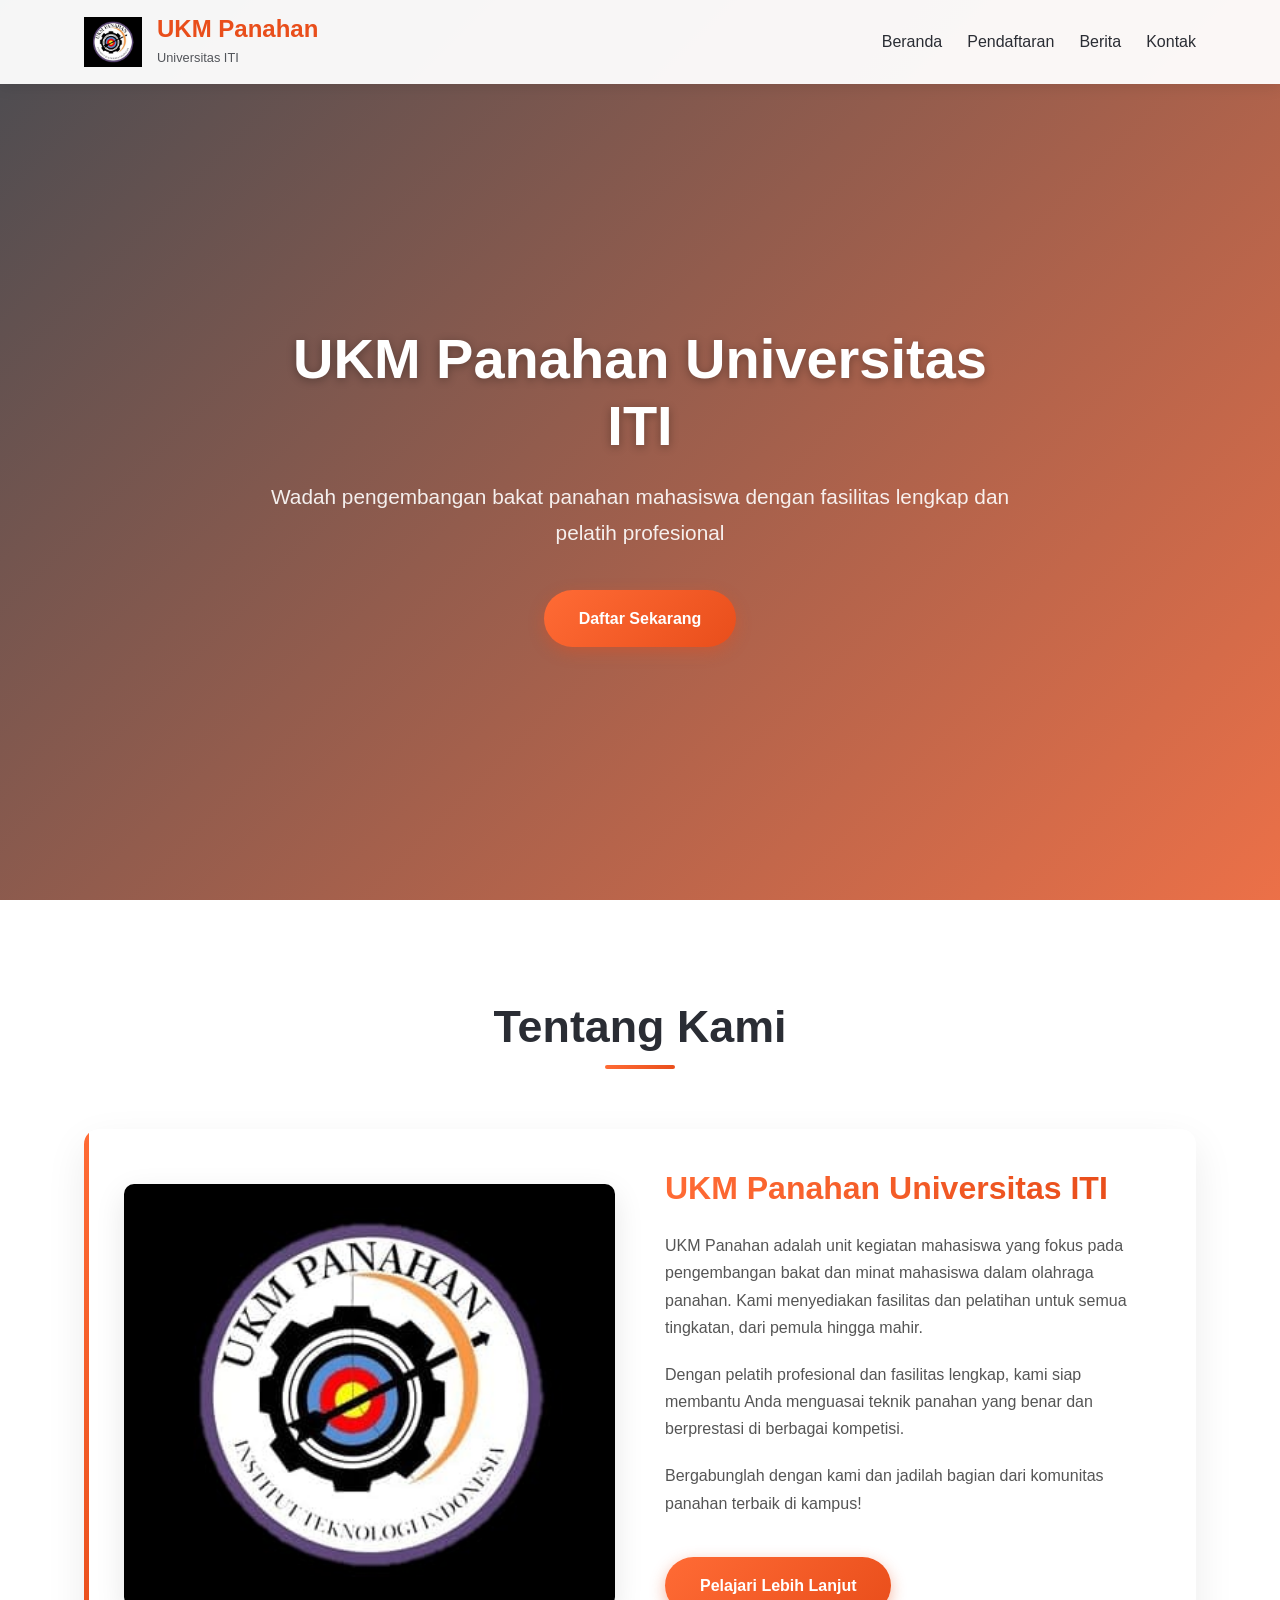
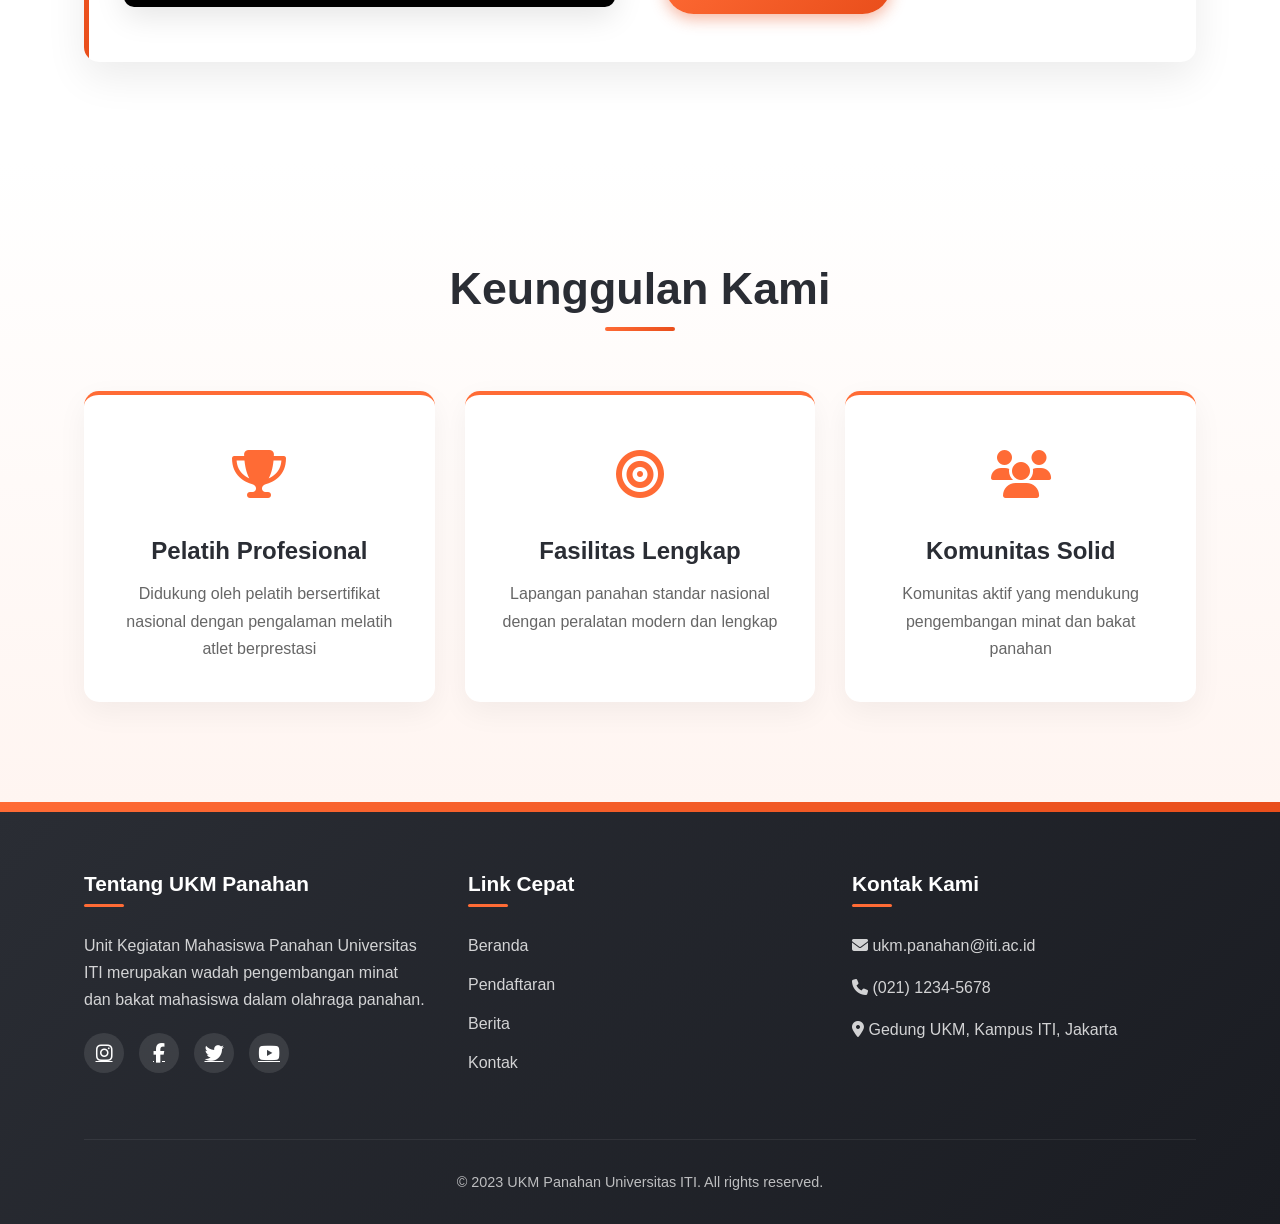
==== index.html @ ca19da99 "Add files via upload" ====
<!DOCTYPE html>
<html lang="id">
<head>
    <meta charset="UTF-8">
    <meta name="viewport" content="width=device-width, initial-scale=1.0">
    <title>UKM Panahan - Universitas ITI</title>
    <link rel="stylesheet" href="https://cdnjs.cloudflare.com/ajax/libs/font-awesome/6.4.0/css/all.min.css">
    <style>
        /* Modern Color Scheme with Orange Gradient */
        :root {
            --primary: #FF6B35; /* Vibrant orange */
            --primary-dark: #E94E1B;
            --primary-light: #FF8C42;
            --secondary: #2A2D34; /* Dark blue-gray */
            --accent: #F7C59F; /* Light peach */
            --light: #F8F9FA;
            --dark: #212529;
            --gradient-orange: linear-gradient(135deg, var(--primary), var(--primary-dark));
        }
        
        /* Base Styles */
        * {
            margin: 0;
            padding: 0;
            box-sizing: border-box;
            font-family: 'Poppins', 'Segoe UI', sans-serif;
        }
        
        body {
            background-color: var(--light);
            color: var(--dark);
            line-height: 1.7;
            overflow-x: hidden;
        }
        
        .container {
            width: 90%;
            max-width: 1200px;
            margin: 0 auto;
            padding: 0 20px;
        }
        
        /* Smooth scroll */
        html {
            scroll-behavior: smooth;
        }
        
        /* Typography */
        h1, h2, h3, h4 {
            font-weight: 700;
            line-height: 1.2;
        }
        
        /* Header Styles - Modern Sticky Header */
        header {
            background-color: rgba(255, 255, 255, 0.95);
            color: var(--secondary);
            padding: 15px 0;
            position: fixed;
            width: 100%;
            top: 0;
            z-index: 1000;
            box-shadow: 0 2px 15px rgba(0, 0, 0, 0.1);
            transition: all 0.3s ease;
        }
        
        header.scrolled {
            padding: 10px 0;
            background-color: rgba(255, 255, 255, 0.98);
            box-shadow: 0 5px 20px rgba(0, 0, 0, 0.15);
        }
        
        .header-container {
            display: flex;
            justify-content: space-between;
            align-items: center;
        }
        
        .logo {
            display: flex;
            align-items: center;
            text-decoration: none;
            color: var(--secondary);
        }
        
        .logo img {
            height: 50px;
            margin-right: 15px;
            transition: transform 0.3s;
        }
        
        .logo:hover img {
            transform: rotate(10deg);
        }
        
        .logo-text h1 {
            font-size: 1.5rem;
            margin-bottom: 3px;
            color: var(--primary-dark);
        }
        
        .logo-text p {
            font-size: 0.8rem;
            opacity: 0.8;
        }
        
        nav ul {
            display: flex;
            list-style: none;
        }
        
        nav ul li {
            margin-left: 25px;
            position: relative;
        }
        
        nav ul li a {
            color: var(--secondary);
            text-decoration: none;
            font-weight: 500;
            transition: color 0.3s;
            position: relative;
            padding: 5px 0;
        }
        
        nav ul li a:hover {
            color: var(--primary);
        }
        
        nav ul li a::after {
            content: '';
            position: absolute;
            width: 0;
            height: 3px;
            background: var(--gradient-orange);
            bottom: 0;
            left: 0;
            transition: width 0.3s;
            border-radius: 3px;
        }
        
        nav ul li a:hover::after {
            width: 100%;
        }
        
        /* Hero Section - Fullscreen with Parallax Effect */
        .hero {
            height: 100vh;
            min-height: 600px;
            background: 
                linear-gradient(135deg, rgba(42, 45, 52, 0.85), rgba(233, 78, 27, 0.8)),
                url('https://images.unsplash.com/photo-1600181980436-9e83b6e8c617?ixlib=rb-4.0.3&ixid=M3wxMjA3fDB8MHxwaG90by1wYWdlfHx8fGVufDB8fHx8fA%3D%3D&auto=format&fit=crop&w=1470&q=80');
            background-size: cover;
            background-position: center;
            background-attachment: fixed;
            display: flex;
            align-items: center;
            text-align: center;
            color: white;
            padding-top: 80px;
        }
        
        .hero-content {
            max-width: 800px;
            margin: 0 auto;
            padding: 0 20px;
            transform: translateY(20px);
            opacity: 0;
            animation: fadeInUp 1s forwards 0.3s;
        }
        
        .hero h1 {
            font-size: 3.5rem;
            margin-bottom: 20px;
            text-shadow: 0 2px 10px rgba(0, 0, 0, 0.3);
        }
        
        .hero p {
            font-size: 1.3rem;
            margin-bottom: 40px;
            opacity: 0.9;
        }
        
        /* Button Styles */
        .btn {
            display: inline-block;
            background: var(--gradient-orange);
            color: white;
            padding: 15px 35px;
            border-radius: 50px;
            text-decoration: none;
            font-weight: 600;
            transition: all 0.4s;
            border: none;
            position: relative;
            overflow: hidden;
            box-shadow: 0 5px 15px rgba(233, 78, 27, 0.4);
        }
        
        .btn:hover {
            transform: translateY(-5px);
            box-shadow: 0 10px 25px rgba(233, 78, 27, 0.5);
        }
        
        .btn:active {
            transform: translateY(-2px);
        }
        
        .btn::after {
            content: '';
            position: absolute;
            top: 0;
            left: 0;
            width: 100%;
            height: 100%;
            background: linear-gradient(135deg, var(--primary-dark), var(--primary));
            opacity: 0;
            transition: opacity 0.3s;
        }
        
        .btn:hover::after {
            opacity: 1;
        }
        
        .btn span {
            position: relative;
            z-index: 1;
        }
        
        /* About Section - Modern Card Style */
        .about {
            padding: 100px 0;
            background-color: white;
            position: relative;
        }
        
        .about::before {
            content: '';
            position: absolute;
            top: 0;
            left: 0;
            width: 100%;
            height: 100px;
            background: linear-gradient(to bottom, rgba(255, 255, 255, 0), white);
            z-index: 1;
        }
        
        .section-title {
            text-align: center;
            margin-bottom: 60px;
        }
        
        .section-title h2 {
            font-size: 2.8rem;
            color: var(--secondary);
            position: relative;
            display: inline-block;
            padding-bottom: 15px;
        }
        
        .section-title h2::after {
            content: '';
            position: absolute;
            width: 70px;
            height: 4px;
            background: var(--gradient-orange);
            bottom: 0;
            left: 50%;
            transform: translateX(-50%);
            border-radius: 2px;
        }
        
        .about-content {
            display: flex;
            align-items: center;
            gap: 50px;
            background: white;
            border-radius: 15px;
            box-shadow: 0 15px 40px rgba(0, 0, 0, 0.08);
            padding: 40px;
            position: relative;
            overflow: hidden;
        }
        
        .about-content::before {
            content: '';
            position: absolute;
            top: 0;
            left: 0;
            width: 5px;
            height: 100%;
            background: var(--gradient-orange);
        }
        
        .about-img {
            flex: 1;
            border-radius: 10px;
            overflow: hidden;
            box-shadow: 0 10px 30px rgba(0, 0, 0, 0.1);
            transition: transform 0.5s, box-shadow 0.5s;
        }
        
        .about-img:hover {
            transform: translateY(-10px);
            box-shadow: 0 15px 40px rgba(0, 0, 0, 0.15);
        }
        
        .about-img img {
            width: 100%;
            height: auto;
            display: block;
            transition: transform 0.5s;
        }
        
        .about-img:hover img {
            transform: scale(1.05);
        }
        
        .about-text {
            flex: 1;
        }
        
        .about-text h3 {
            font-size: 2rem;
            color: var(--secondary);
            margin-bottom: 25px;
            background: linear-gradient(to right, var(--primary), var(--primary-dark));
            -webkit-background-clip: text;
            -webkit-text-fill-color: transparent;
            display: inline-block;
        }
        
        .about-text p {
            margin-bottom: 20px;
            color: #555;
        }
        
        /* Features Section - Grid Layout */
        .features {
            padding: 100px 0;
            background: linear-gradient(to bottom, white, #FFF5F1);
        }
        
        .features-grid {
            display: grid;
            grid-template-columns: repeat(auto-fit, minmax(300px, 1fr));
            gap: 30px;
            margin-top: 50px;
        }
        
        .feature-card {
            background: white;
            border-radius: 15px;
            padding: 40px 30px;
            text-align: center;
            box-shadow: 0 10px 30px rgba(0, 0, 0, 0.05);
            transition: transform 0.3s, box-shadow 0.3s;
            border-top: 4px solid var(--primary);
        }
        
        .feature-card:hover {
            transform: translateY(-10px);
            box-shadow: 0 15px 40px rgba(0, 0, 0, 0.1);
        }
        
        .feature-icon {
            font-size: 3rem;
            margin-bottom: 20px;
            color: var(--primary);
        }
        
        .feature-card h3 {
            font-size: 1.5rem;
            margin-bottom: 15px;
            color: var(--secondary);
        }
        
        .feature-card p {
            color: #666;
        }
        
        /* Footer - Modern Gradient Footer */
        footer {
            background: linear-gradient(135deg, var(--secondary), #1A1C22);
            color: white;
            padding: 70px 0 30px;
            position: relative;
        }
        
        footer::before {
            content: '';
            position: absolute;
            top: 0;
            left: 0;
            width: 100%;
            height: 10px;
            background: var(--gradient-orange);
        }
        
        .footer-content {
            display: grid;
            grid-template-columns: repeat(auto-fit, minmax(250px, 1fr));
            gap: 40px;
            margin-bottom: 50px;
        }
        
        .footer-column h3 {
            font-size: 1.3rem;
            margin-bottom: 25px;
            position: relative;
            padding-bottom: 10px;
        }
        
        .footer-column h3::after {
            content: '';
            position: absolute;
            width: 40px;
            height: 3px;
            background: var(--primary);
            bottom: 0;
            left: 0;
            border-radius: 3px;
        }
        
        .footer-column p {
            margin-bottom: 15px;
            opacity: 0.8;
        }
        
        .footer-links {
            list-style: none;
        }
        
        .footer-links li {
            margin-bottom: 12px;
        }
        
        .footer-links a {
            color: white;
            text-decoration: none;
            opacity: 0.8;
            transition: all 0.3s;
            display: inline-block;
        }
        
        .footer-links a:hover {
            opacity: 1;
            color: var(--primary);
            transform: translateX(5px);
        }
        
        .social-icons {
            display: flex;
            gap: 15px;
            margin-top: 20px;
        }
        
        .social-icons a {
            display: inline-flex;
            align-items: center;
            justify-content: center;
            width: 40px;
            height: 40px;
            background: rgba(255, 255, 255, 0.1);
            color: white;
            border-radius: 50%;
            font-size: 1.2rem;
            transition: all 0.3s;
        }
        
        .social-icons a:hover {
            background: var(--primary);
            transform: translateY(-5px);
        }
        
        .copyright {
            border-top: 1px solid rgba(255, 255, 255, 0.1);
            padding-top: 30px;
            text-align: center;
            font-size: 0.9rem;
            opacity: 0.7;
        }
        
        /* Animations */
        @keyframes fadeIn {
            from { opacity: 0; }
            to { opacity: 1; }
        }
        
        @keyframes fadeInUp {
            from {
                opacity: 0;
                transform: translateY(30px);
            }
            to {
                opacity: 1;
                transform: translateY(0);
            }
        }
        
        @keyframes fadeInDown {
            from {
                opacity: 0;
                transform: translateY(-30px);
            }
            to {
                opacity: 1;
                transform: translateY(0);
            }
        }
        
        /* Responsive Design */
        @media (max-width: 992px) {
            .hero h1 {
                font-size: 2.8rem;
            }
            
            .about-content {
                flex-direction: column;
            }
            
            .about-img {
                margin-bottom: 30px;
                width: 100%;
            }
        }
        
        @media (max-width: 768px) {
            header {
                padding: 12px 0;
            }
            
            .header-container {
                flex-direction: column;
            }
            
            nav {
                margin-top: 20px;
                width: 100%;
            }
            
            nav ul {
                justify-content: center;
            }
            
            nav ul li {
                margin: 0 10px;
            }
            
            .hero h1 {
                font-size: 2.2rem;
            }
            
            .hero p {
                font-size: 1.1rem;
            }
            
            .section-title h2 {
                font-size: 2.2rem;
            }
            
            .about-content {
                padding: 30px 20px;
            }
        }
        
        @media (max-width: 576px) {
            .btn {
                padding: 12px 25px;
            }
            
            .hero h1 {
                font-size: 2rem;
            }
            
            .section-title h2 {
                font-size: 1.8rem;
            }
            
            .feature-card {
                padding: 30px 20px;
            }
        }
        
        /* Floating Elements Animation */
        .floating {
            animation: floating 3s ease-in-out infinite;
        }
        
        @keyframes floating {
            0% { transform: translateY(0px); }
            50% { transform: translateY(-15px); }
            100% { transform: translateY(0px); }
        }
        
        /* Custom Scrollbar */
        ::-webkit-scrollbar {
            width: 10px;
        }
        
        ::-webkit-scrollbar-track {
            background: #f1f1f1;
        }
        
        ::-webkit-scrollbar-thumb {
            background: var(--primary);
            border-radius: 10px;
        }
        
        ::-webkit-scrollbar-thumb:hover {
            background: var(--primary-dark);
        }
    </style>
</head>
<body>
    <!-- Header -->
    <header id="header">
        <div class="container header-container">
            <a href="#" class="logo">
                <img src="logo_panahan.jpg" alt="Logo UKM Panahan">
                <div class="logo-text">
                    <h1>UKM Panahan</h1>
                    <p>Universitas ITI</p>
                </div>
            </a>
            <nav>
                <ul>
                    <li><a href="index.html">Beranda</a></li>
                    <li><a href="pendaftaran.html">Pendaftaran</a></li>
                    <li><a href="berita.html">Berita</a></li>
                    <li><a href="#kontak">Kontak</a></li>
                </ul>
            </nav>
        </div>
    </header>

    <!-- Hero Section -->
    <section class="hero">
        <div class="hero-content">
            <h1>UKM Panahan Universitas ITI</h1>
            <p>Wadah pengembangan bakat panahan mahasiswa dengan fasilitas lengkap dan pelatih profesional</p>
            <a href="pendaftaran.html" class="btn"><span>Daftar Sekarang</span></a>
        </div>
    </section>

    <!-- About Section -->
    <section class="about">
        <div class="container">
            <div class="section-title">
                <h2>Tentang Kami</h2>
            </div>
            <div class="about-content">
                <div class="about-img floating">
                    <img src="logo_panahan.jpg" alt="Tim Panahan">
                </div>
                <div class="about-text">
                    <h3>UKM Panahan Universitas ITI</h3>
                    <p>UKM Panahan adalah unit kegiatan mahasiswa yang fokus pada pengembangan bakat dan minat mahasiswa dalam olahraga panahan. Kami menyediakan fasilitas dan pelatihan untuk semua tingkatan, dari pemula hingga mahir.</p>
                    <p>Dengan pelatih profesional dan fasilitas lengkap, kami siap membantu Anda menguasai teknik panahan yang benar dan berprestasi di berbagai kompetisi.</p>
                    <p>Bergabunglah dengan kami dan jadilah bagian dari komunitas panahan terbaik di kampus!</p>
                    <a href="pendaftaran.html" class="btn" style="margin-top: 20px;"><span>Pelajari Lebih Lanjut</span></a>
                </div>
            </div>
        </div>
    </section>

    <!-- Features Section -->
    <section class="features">
        <div class="container">
            <div class="section-title">
                <h2>Keunggulan Kami</h2>
            </div>
            <div class="features-grid">
                <div class="feature-card">
                    <div class="feature-icon">
                        <i class="fas fa-trophy"></i>
                    </div>
                    <h3>Pelatih Profesional</h3>
                    <p>Didukung oleh pelatih bersertifikat nasional dengan pengalaman melatih atlet berprestasi</p>
                </div>
                <div class="feature-card">
                    <div class="feature-icon">
                        <i class="fas fa-bullseye"></i>
                    </div>
                    <h3>Fasilitas Lengkap</h3>
                    <p>Lapangan panahan standar nasional dengan peralatan modern dan lengkap</p>
                </div>
                <div class="feature-card">
                    <div class="feature-icon">
                        <i class="fas fa-users"></i>
                    </div>
                    <h3>Komunitas Solid</h3>
                    <p>Komunitas aktif yang mendukung pengembangan minat dan bakat panahan</p>
                </div>
            </div>
        </div>
    </section>

    <!-- Footer -->
    <footer id="kontak">
        <div class="container">
            <div class="footer-content">
                <div class="footer-column">
                    <h3>Tentang UKM Panahan</h3>
                    <p>Unit Kegiatan Mahasiswa Panahan Universitas ITI merupakan wadah pengembangan minat dan bakat mahasiswa dalam olahraga panahan.</p>
                    <div class="social-icons">
                        <a href="#"><i class="fab fa-instagram"></i></a>
                        <a href="#"><i class="fab fa-facebook-f"></i></a>
                        <a href="#"><i class="fab fa-twitter"></i></a>
                        <a href="#"><i class="fab fa-youtube"></i></a>
                    </div>
                </div>
                <div class="footer-column">
                    <h3>Link Cepat</h3>
                    <ul class="footer-links">
                        <li><a href="index.html">Beranda</a></li>
                        <li><a href="pendaftaran.html">Pendaftaran</a></li>
                        <li><a href="berita.html">Berita</a></li>
                        <li><a href="#kontak">Kontak</a></li>
                    </ul>
                </div>
                <div class="footer-column">
                    <h3>Kontak Kami</h3>
                    <p><i class="fas fa-envelope"></i> ukm.panahan@iti.ac.id</p>
                    <p><i class="fas fa-phone"></i> (021) 1234-5678</p>
                    <p><i class="fas fa-map-marker-alt"></i> Gedung UKM, Kampus ITI, Jakarta</p>
                </div>
            </div>
            <div class="copyright">
                <p>&copy; 2023 UKM Panahan Universitas ITI. All rights reserved.</p>
            </div>
        </div>
    </footer>

    <script>
        // Header scroll effect
        window.addEventListener('scroll', function() {
            const header = document.getElementById('header');
            if (window.scrollY > 50) {
                header.classList.add('scrolled');
            } else {
                header.classList.remove('scrolled');
            }
        });
        
        // Smooth scrolling for anchor links
        document.querySelectorAll('a[href^="#"]').forEach(anchor => {
            anchor.addEventListener('click', function (e) {
                e.preventDefault();
                
                document.querySelector(this.getAttribute('href')).scrollIntoView({
                    behavior: 'smooth'
                });
            });
        });
        
        // Animation on scroll
        function animateOnScroll() {
            const elements = document.querySelectorAll('.about-content, .feature-card, .footer-column');
            
            elements.forEach(element => {
                const elementPosition = element.getBoundingClientRect().top;
                const screenPosition = window.innerHeight / 1.3;
                
                if(elementPosition < screenPosition) {
                    element.style.opacity = '1';
                    element.style.transform = 'translateY(0)';
                }
            });
        }
        
        // Set initial state for animated elements
        document.querySelectorAll('.about-content, .feature-card, .footer-column').forEach(element => {
            element.style.opacity = '0';
            element.style.transform = 'translateY(30px)';
            element.style.transition = 'all 0.6s ease-out';
        });
        
        window.addEventListener('scroll', animateOnScroll);
        window.addEventListener('load', animateOnScroll);
    </script>
</body>
</html>
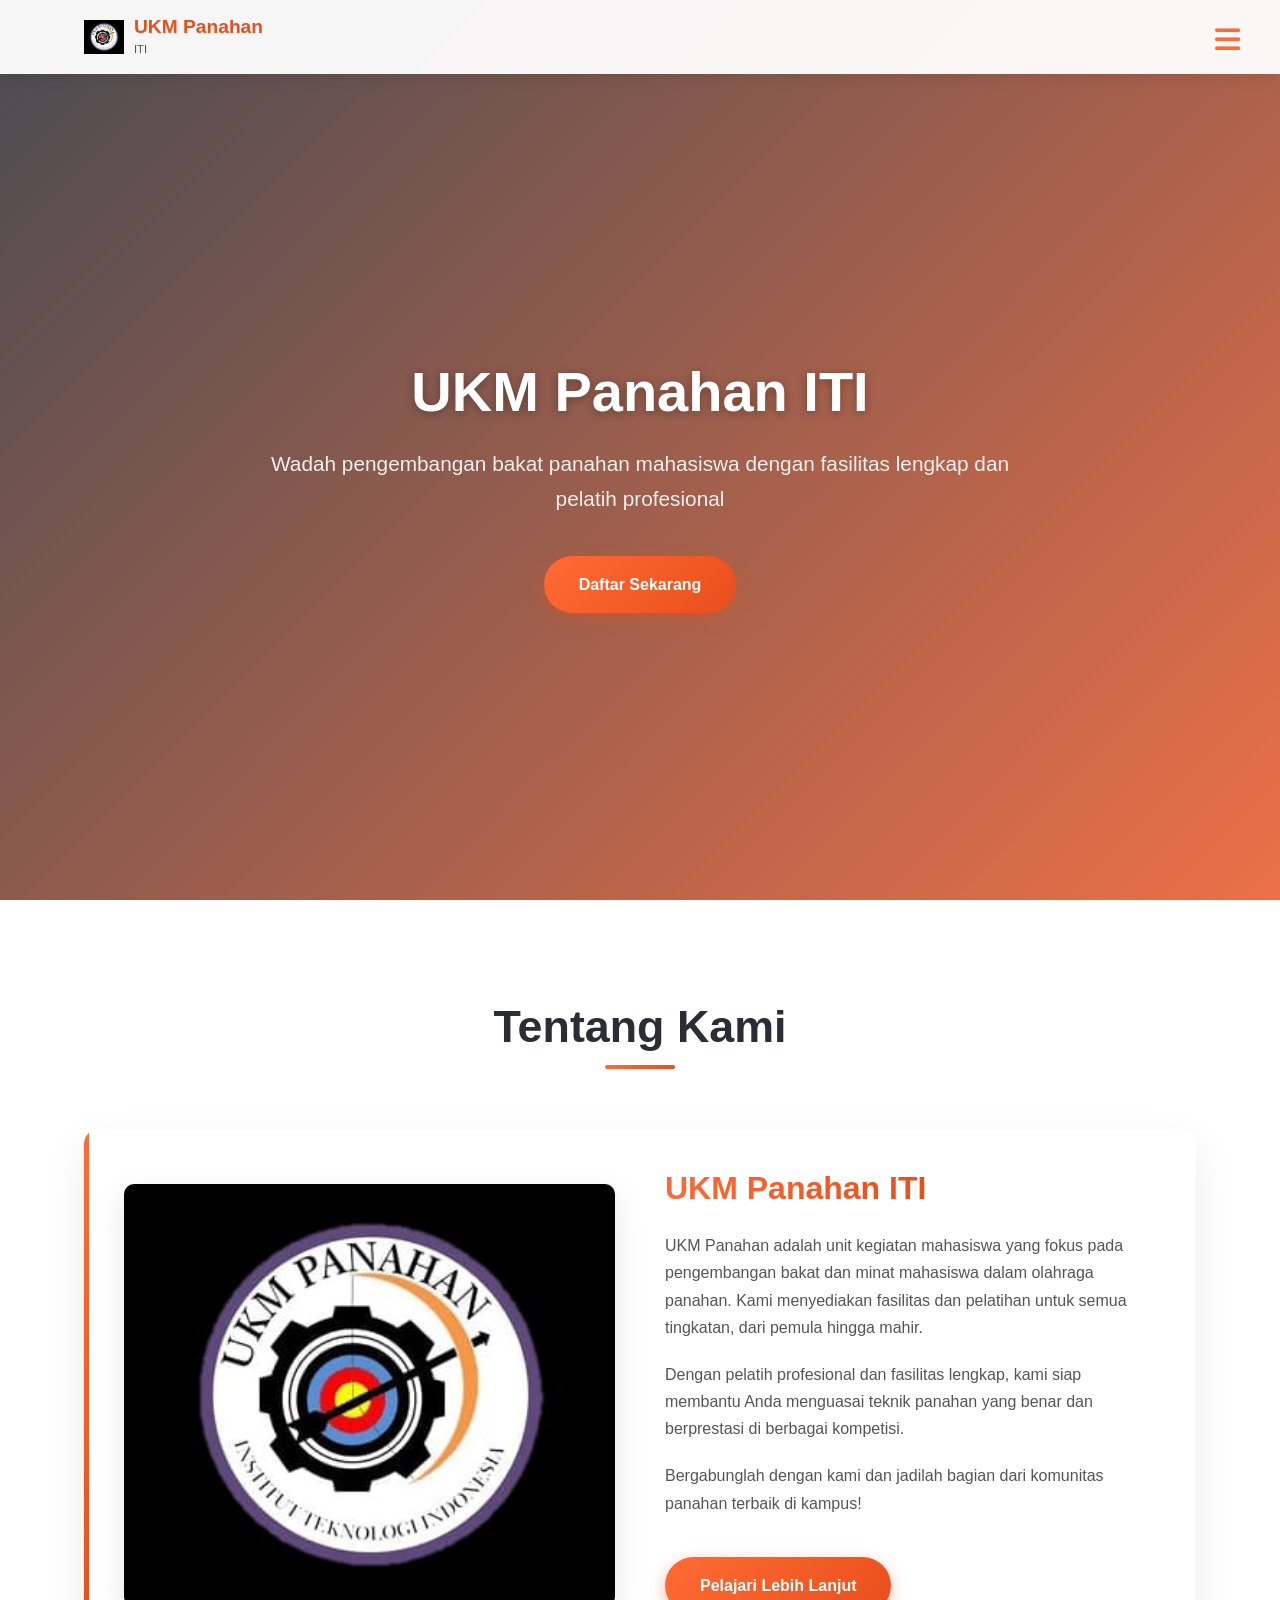
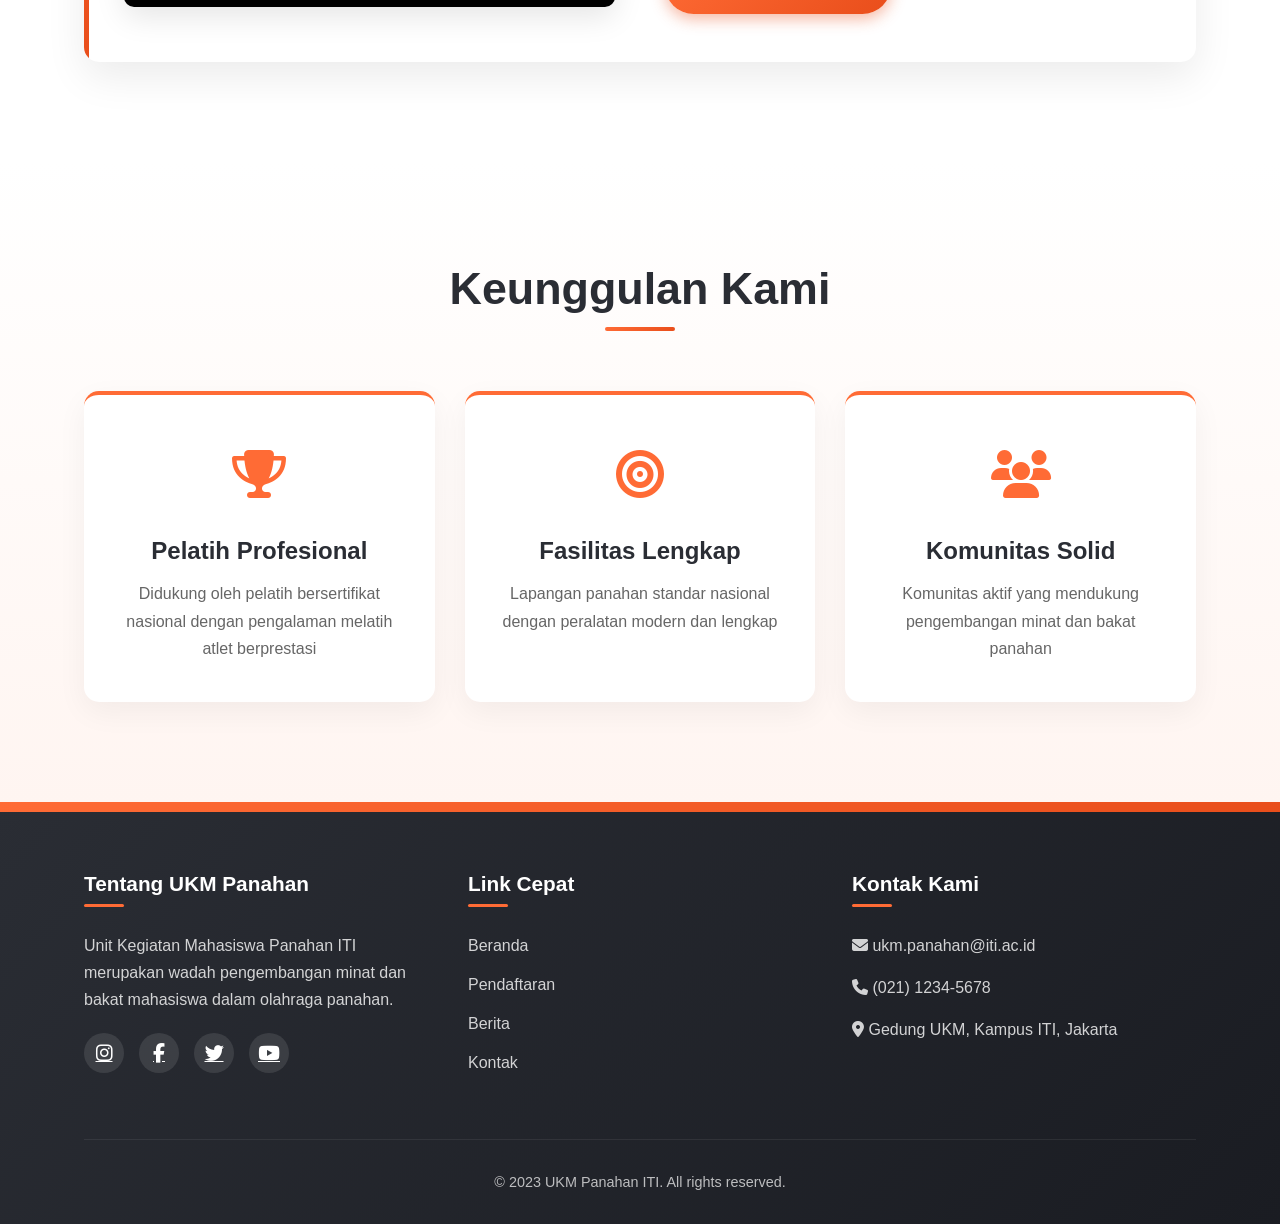
==== commit c7c94f53: "Add files via upload" ====
--- a/index.html
+++ b/index.html
@@ -3,627 +3,30 @@
 <head>
     <meta charset="UTF-8">
     <meta name="viewport" content="width=device-width, initial-scale=1.0">
-    <title>UKM Panahan - Universitas ITI</title>
+    <title>UKM Panahan - ITI</title>
+    <link rel="stylesheet" href="index.css">
     <link rel="stylesheet" href="https://cdnjs.cloudflare.com/ajax/libs/font-awesome/6.4.0/css/all.min.css">
     <style>
-        /* Modern Color Scheme with Orange Gradient */
-        :root {
-            --primary: #FF6B35; /* Vibrant orange */
-            --primary-dark: #E94E1B;
-            --primary-light: #FF8C42;
-            --secondary: #2A2D34; /* Dark blue-gray */
-            --accent: #F7C59F; /* Light peach */
-            --light: #F8F9FA;
-            --dark: #212529;
-            --gradient-orange: linear-gradient(135deg, var(--primary), var(--primary-dark));
-        }
-        
-        /* Base Styles */
-        * {
-            margin: 0;
-            padding: 0;
-            box-sizing: border-box;
-            font-family: 'Poppins', 'Segoe UI', sans-serif;
-        }
-        
-        body {
-            background-color: var(--light);
-            color: var(--dark);
-            line-height: 1.7;
-            overflow-x: hidden;
-        }
-        
-        .container {
-            width: 90%;
-            max-width: 1200px;
-            margin: 0 auto;
-            padding: 0 20px;
-        }
-        
-        /* Smooth scroll */
-        html {
-            scroll-behavior: smooth;
-        }
-        
-        /* Typography */
-        h1, h2, h3, h4 {
-            font-weight: 700;
-            line-height: 1.2;
-        }
-        
-        /* Header Styles - Modern Sticky Header */
-        header {
-            background-color: rgba(255, 255, 255, 0.95);
-            color: var(--secondary);
-            padding: 15px 0;
-            position: fixed;
-            width: 100%;
-            top: 0;
-            z-index: 1000;
-            box-shadow: 0 2px 15px rgba(0, 0, 0, 0.1);
-            transition: all 0.3s ease;
-        }
-        
-        header.scrolled {
-            padding: 10px 0;
-            background-color: rgba(255, 255, 255, 0.98);
-            box-shadow: 0 5px 20px rgba(0, 0, 0, 0.15);
-        }
-        
-        .header-container {
-            display: flex;
-            justify-content: space-between;
-            align-items: center;
-        }
-        
-        .logo {
-            display: flex;
-            align-items: center;
-            text-decoration: none;
-            color: var(--secondary);
-        }
-        
-        .logo img {
-            height: 50px;
-            margin-right: 15px;
-            transition: transform 0.3s;
-        }
-        
-        .logo:hover img {
-            transform: rotate(10deg);
-        }
-        
-        .logo-text h1 {
-            font-size: 1.5rem;
-            margin-bottom: 3px;
-            color: var(--primary-dark);
-        }
-        
-        .logo-text p {
-            font-size: 0.8rem;
-            opacity: 0.8;
-        }
-        
-        nav ul {
-            display: flex;
-            list-style: none;
-        }
-        
-        nav ul li {
-            margin-left: 25px;
-            position: relative;
-        }
-        
-        nav ul li a {
-            color: var(--secondary);
-            text-decoration: none;
-            font-weight: 500;
-            transition: color 0.3s;
-            position: relative;
-            padding: 5px 0;
-        }
-        
-        nav ul li a:hover {
-            color: var(--primary);
-        }
-        
-        nav ul li a::after {
-            content: '';
-            position: absolute;
-            width: 0;
-            height: 3px;
-            background: var(--gradient-orange);
-            bottom: 0;
-            left: 0;
-            transition: width 0.3s;
-            border-radius: 3px;
-        }
-        
-        nav ul li a:hover::after {
-            width: 100%;
-        }
-        
-        /* Hero Section - Fullscreen with Parallax Effect */
-        .hero {
-            height: 100vh;
-            min-height: 600px;
-            background: 
-                linear-gradient(135deg, rgba(42, 45, 52, 0.85), rgba(233, 78, 27, 0.8)),
-                url('https://images.unsplash.com/photo-1600181980436-9e83b6e8c617?ixlib=rb-4.0.3&ixid=M3wxMjA3fDB8MHxwaG90by1wYWdlfHx8fGVufDB8fHx8fA%3D%3D&auto=format&fit=crop&w=1470&q=80');
-            background-size: cover;
-            background-position: center;
-            background-attachment: fixed;
-            display: flex;
-            align-items: center;
-            text-align: center;
-            color: white;
-            padding-top: 80px;
-        }
-        
-        .hero-content {
-            max-width: 800px;
-            margin: 0 auto;
-            padding: 0 20px;
-            transform: translateY(20px);
-            opacity: 0;
-            animation: fadeInUp 1s forwards 0.3s;
-        }
-        
-        .hero h1 {
-            font-size: 3.5rem;
-            margin-bottom: 20px;
-            text-shadow: 0 2px 10px rgba(0, 0, 0, 0.3);
-        }
-        
-        .hero p {
-            font-size: 1.3rem;
-            margin-bottom: 40px;
-            opacity: 0.9;
-        }
-        
-        /* Button Styles */
-        .btn {
-            display: inline-block;
-            background: var(--gradient-orange);
-            color: white;
-            padding: 15px 35px;
-            border-radius: 50px;
-            text-decoration: none;
-            font-weight: 600;
-            transition: all 0.4s;
-            border: none;
-            position: relative;
-            overflow: hidden;
-            box-shadow: 0 5px 15px rgba(233, 78, 27, 0.4);
-        }
-        
-        .btn:hover {
-            transform: translateY(-5px);
-            box-shadow: 0 10px 25px rgba(233, 78, 27, 0.5);
-        }
-        
-        .btn:active {
-            transform: translateY(-2px);
-        }
-        
-        .btn::after {
-            content: '';
-            position: absolute;
-            top: 0;
-            left: 0;
-            width: 100%;
-            height: 100%;
-            background: linear-gradient(135deg, var(--primary-dark), var(--primary));
-            opacity: 0;
-            transition: opacity 0.3s;
-        }
-        
-        .btn:hover::after {
-            opacity: 1;
-        }
-        
-        .btn span {
-            position: relative;
-            z-index: 1;
-        }
-        
-        /* About Section - Modern Card Style */
-        .about {
-            padding: 100px 0;
-            background-color: white;
-            position: relative;
-        }
-        
-        .about::before {
-            content: '';
-            position: absolute;
-            top: 0;
-            left: 0;
-            width: 100%;
-            height: 100px;
-            background: linear-gradient(to bottom, rgba(255, 255, 255, 0), white);
-            z-index: 1;
-        }
-        
-        .section-title {
-            text-align: center;
-            margin-bottom: 60px;
-        }
-        
-        .section-title h2 {
-            font-size: 2.8rem;
-            color: var(--secondary);
-            position: relative;
-            display: inline-block;
-            padding-bottom: 15px;
-        }
-        
-        .section-title h2::after {
-            content: '';
-            position: absolute;
-            width: 70px;
-            height: 4px;
-            background: var(--gradient-orange);
-            bottom: 0;
-            left: 50%;
-            transform: translateX(-50%);
-            border-radius: 2px;
-        }
-        
-        .about-content {
-            display: flex;
-            align-items: center;
-            gap: 50px;
-            background: white;
-            border-radius: 15px;
-            box-shadow: 0 15px 40px rgba(0, 0, 0, 0.08);
-            padding: 40px;
-            position: relative;
-            overflow: hidden;
-        }
-        
-        .about-content::before {
-            content: '';
-            position: absolute;
-            top: 0;
-            left: 0;
-            width: 5px;
-            height: 100%;
-            background: var(--gradient-orange);
-        }
-        
-        .about-img {
-            flex: 1;
-            border-radius: 10px;
-            overflow: hidden;
-            box-shadow: 0 10px 30px rgba(0, 0, 0, 0.1);
-            transition: transform 0.5s, box-shadow 0.5s;
-        }
-        
-        .about-img:hover {
-            transform: translateY(-10px);
-            box-shadow: 0 15px 40px rgba(0, 0, 0, 0.15);
-        }
-        
-        .about-img img {
-            width: 100%;
-            height: auto;
-            display: block;
-            transition: transform 0.5s;
-        }
-        
-        .about-img:hover img {
-            transform: scale(1.05);
-        }
-        
-        .about-text {
-            flex: 1;
-        }
-        
-        .about-text h3 {
-            font-size: 2rem;
-            color: var(--secondary);
-            margin-bottom: 25px;
-            background: linear-gradient(to right, var(--primary), var(--primary-dark));
-            -webkit-background-clip: text;
-            -webkit-text-fill-color: transparent;
-            display: inline-block;
-        }
-        
-        .about-text p {
-            margin-bottom: 20px;
-            color: #555;
-        }
-        
-        /* Features Section - Grid Layout */
-        .features {
-            padding: 100px 0;
-            background: linear-gradient(to bottom, white, #FFF5F1);
-        }
-        
-        .features-grid {
-            display: grid;
-            grid-template-columns: repeat(auto-fit, minmax(300px, 1fr));
-            gap: 30px;
-            margin-top: 50px;
-        }
-        
-        .feature-card {
-            background: white;
-            border-radius: 15px;
-            padding: 40px 30px;
-            text-align: center;
-            box-shadow: 0 10px 30px rgba(0, 0, 0, 0.05);
-            transition: transform 0.3s, box-shadow 0.3s;
-            border-top: 4px solid var(--primary);
-        }
-        
-        .feature-card:hover {
-            transform: translateY(-10px);
-            box-shadow: 0 15px 40px rgba(0, 0, 0, 0.1);
-        }
-        
-        .feature-icon {
-            font-size: 3rem;
-            margin-bottom: 20px;
-            color: var(--primary);
-        }
-        
-        .feature-card h3 {
-            font-size: 1.5rem;
-            margin-bottom: 15px;
-            color: var(--secondary);
-        }
-        
-        .feature-card p {
-            color: #666;
-        }
-        
-        /* Footer - Modern Gradient Footer */
-        footer {
-            background: linear-gradient(135deg, var(--secondary), #1A1C22);
-            color: white;
-            padding: 70px 0 30px;
-            position: relative;
-        }
-        
-        footer::before {
-            content: '';
-            position: absolute;
-            top: 0;
-            left: 0;
-            width: 100%;
-            height: 10px;
-            background: var(--gradient-orange);
-        }
-        
-        .footer-content {
-            display: grid;
-            grid-template-columns: repeat(auto-fit, minmax(250px, 1fr));
-            gap: 40px;
-            margin-bottom: 50px;
-        }
-        
-        .footer-column h3 {
-            font-size: 1.3rem;
-            margin-bottom: 25px;
-            position: relative;
-            padding-bottom: 10px;
-        }
-        
-        .footer-column h3::after {
-            content: '';
-            position: absolute;
-            width: 40px;
-            height: 3px;
-            background: var(--primary);
-            bottom: 0;
-            left: 0;
-            border-radius: 3px;
-        }
-        
-        .footer-column p {
-            margin-bottom: 15px;
-            opacity: 0.8;
-        }
-        
-        .footer-links {
-            list-style: none;
-        }
-        
-        .footer-links li {
-            margin-bottom: 12px;
-        }
-        
-        .footer-links a {
-            color: white;
-            text-decoration: none;
-            opacity: 0.8;
-            transition: all 0.3s;
-            display: inline-block;
-        }
-        
-        .footer-links a:hover {
-            opacity: 1;
-            color: var(--primary);
-            transform: translateX(5px);
-        }
-        
-        .social-icons {
-            display: flex;
-            gap: 15px;
-            margin-top: 20px;
-        }
-        
-        .social-icons a {
-            display: inline-flex;
-            align-items: center;
-            justify-content: center;
-            width: 40px;
-            height: 40px;
-            background: rgba(255, 255, 255, 0.1);
-            color: white;
-            border-radius: 50%;
-            font-size: 1.2rem;
-            transition: all 0.3s;
-        }
-        
-        .social-icons a:hover {
-            background: var(--primary);
-            transform: translateY(-5px);
-        }
-        
-        .copyright {
-            border-top: 1px solid rgba(255, 255, 255, 0.1);
-            padding-top: 30px;
-            text-align: center;
-            font-size: 0.9rem;
-            opacity: 0.7;
-        }
-        
-        /* Animations */
-        @keyframes fadeIn {
-            from { opacity: 0; }
-            to { opacity: 1; }
-        }
-        
-        @keyframes fadeInUp {
-            from {
-                opacity: 0;
-                transform: translateY(30px);
-            }
-            to {
-                opacity: 1;
-                transform: translateY(0);
-            }
-        }
-        
-        @keyframes fadeInDown {
-            from {
-                opacity: 0;
-                transform: translateY(-30px);
-            }
-            to {
-                opacity: 1;
-                transform: translateY(0);
-            }
-        }
-        
-        /* Responsive Design */
-        @media (max-width: 992px) {
-            .hero h1 {
-                font-size: 2.8rem;
-            }
-            
-            .about-content {
-                flex-direction: column;
-            }
-            
-            .about-img {
-                margin-bottom: 30px;
-                width: 100%;
-            }
-        }
-        
-        @media (max-width: 768px) {
-            header {
-                padding: 12px 0;
-            }
-            
-            .header-container {
-                flex-direction: column;
-            }
-            
-            nav {
-                margin-top: 20px;
-                width: 100%;
-            }
-            
-            nav ul {
-                justify-content: center;
-            }
-            
-            nav ul li {
-                margin: 0 10px;
-            }
-            
-            .hero h1 {
-                font-size: 2.2rem;
-            }
-            
-            .hero p {
-                font-size: 1.1rem;
-            }
-            
-            .section-title h2 {
-                font-size: 2.2rem;
-            }
-            
-            .about-content {
-                padding: 30px 20px;
-            }
-        }
-        
-        @media (max-width: 576px) {
-            .btn {
-                padding: 12px 25px;
-            }
-            
-            .hero h1 {
-                font-size: 2rem;
-            }
-            
-            .section-title h2 {
-                font-size: 1.8rem;
-            }
-            
-            .feature-card {
-                padding: 30px 20px;
-            }
-        }
-        
-        /* Floating Elements Animation */
-        .floating {
-            animation: floating 3s ease-in-out infinite;
-        }
-        
-        @keyframes floating {
-            0% { transform: translateY(0px); }
-            50% { transform: translateY(-15px); }
-            100% { transform: translateY(0px); }
-        }
-        
-        /* Custom Scrollbar */
-        ::-webkit-scrollbar {
-            width: 10px;
-        }
-        
-        ::-webkit-scrollbar-track {
-            background: #f1f1f1;
-        }
-        
-        ::-webkit-scrollbar-thumb {
-            background: var(--primary);
-            border-radius: 10px;
-        }
-        
-        ::-webkit-scrollbar-thumb:hover {
-            background: var(--primary-dark);
-        }
+
     </style>
 </head>
 <body>
-    <!-- Header -->
-    <header id="header">
+    <header>
+        <div class="header-container"></div>
         <div class="container header-container">
             <a href="#" class="logo">
                 <img src="logo_panahan.jpg" alt="Logo UKM Panahan">
                 <div class="logo-text">
                     <h1>UKM Panahan</h1>
-                    <p>Universitas ITI</p>
+                    <p>ITI</p>
                 </div>
             </a>
-            <nav>
+            
+            <button class="menu-toggle" aria-label="Toggle Menu">
+                <i class="fas fa-bars"></i>
+            </button>
+            
+            <nav class="nav-menu">
                 <ul>
                     <li><a href="index.html">Beranda</a></li>
                     <li><a href="pendaftaran.html">Pendaftaran</a></li>
@@ -631,13 +34,15 @@
                     <li><a href="#kontak">Kontak</a></li>
                 </ul>
             </nav>
+            
+            <div class="overlay"></div>
         </div>
     </header>
 
     <!-- Hero Section -->
     <section class="hero">
         <div class="hero-content">
-            <h1>UKM Panahan Universitas ITI</h1>
+            <h1>UKM Panahan ITI</h1>
             <p>Wadah pengembangan bakat panahan mahasiswa dengan fasilitas lengkap dan pelatih profesional</p>
             <a href="pendaftaran.html" class="btn"><span>Daftar Sekarang</span></a>
         </div>
@@ -654,11 +59,11 @@
                     <img src="logo_panahan.jpg" alt="Tim Panahan">
                 </div>
                 <div class="about-text">
-                    <h3>UKM Panahan Universitas ITI</h3>
+                    <h3>UKM Panahan ITI</h3>
                     <p>UKM Panahan adalah unit kegiatan mahasiswa yang fokus pada pengembangan bakat dan minat mahasiswa dalam olahraga panahan. Kami menyediakan fasilitas dan pelatihan untuk semua tingkatan, dari pemula hingga mahir.</p>
                     <p>Dengan pelatih profesional dan fasilitas lengkap, kami siap membantu Anda menguasai teknik panahan yang benar dan berprestasi di berbagai kompetisi.</p>
                     <p>Bergabunglah dengan kami dan jadilah bagian dari komunitas panahan terbaik di kampus!</p>
-                    <a href="pendaftaran.html" class="btn" style="margin-top: 20px;"><span>Pelajari Lebih Lanjut</span></a>
+                    <a href="" class="btn" style="margin-top: 20px;"><span>Pelajari Lebih Lanjut</span></a>
                 </div>
             </div>
         </div>
@@ -702,7 +107,7 @@
             <div class="footer-content">
                 <div class="footer-column">
                     <h3>Tentang UKM Panahan</h3>
-                    <p>Unit Kegiatan Mahasiswa Panahan Universitas ITI merupakan wadah pengembangan minat dan bakat mahasiswa dalam olahraga panahan.</p>
+                    <p>Unit Kegiatan Mahasiswa Panahan ITI merupakan wadah pengembangan minat dan bakat mahasiswa dalam olahraga panahan.</p>
                     <div class="social-icons">
                         <a href="#"><i class="fab fa-instagram"></i></a>
                         <a href="#"><i class="fab fa-facebook-f"></i></a>
@@ -727,57 +132,64 @@
                 </div>
             </div>
             <div class="copyright">
-                <p>&copy; 2023 UKM Panahan Universitas ITI. All rights reserved.</p>
+                <p>&copy; 2023 UKM Panahan ITI. All rights reserved.</p>
             </div>
         </div>
     </footer>
-
     <script>
-        // Header scroll effect
-        window.addEventListener('scroll', function() {
-            const header = document.getElementById('header');
-            if (window.scrollY > 50) {
-                header.classList.add('scrolled');
-            } else {
-                header.classList.remove('scrolled');
-            }
-        });
+        document.addEventListener('DOMContentLoaded', function() {
+            const menuToggle = document.querySelector('.menu-toggle');
+            const navMenu = document.querySelector('.nav-menu');
+            const overlay = document.querySelector('.overlay');
+            let lastScrollY = window.scrollY;
+            let ticking = false;
         
-        // Smooth scrolling for anchor links
-        document.querySelectorAll('a[href^="#"]').forEach(anchor => {
-            anchor.addEventListener('click', function (e) {
-                e.preventDefault();
+            // Fungsi toggle menu
+            const toggleMenu = () => {
+                menuToggle.classList.toggle('active');
+                navMenu.classList.toggle('active');
+                overlay.classList.toggle('active');
+                document.body.classList.toggle('menu-open');
+            };
+        
+            // Fungsi close menu
+            const closeMenu = () => {
+                menuToggle.classList.remove('active');
+                navMenu.classList.remove('active');
+                overlay.classList.remove('active');
+                document.body.classList.remove('menu-open');
+            };
+        
+            // Toggle menu saat klik hamburger
+            menuToggle.addEventListener('click', toggleMenu);
+        
+            // Close menu saat klik overlay
+            overlay.addEventListener('click', closeMenu);
+        
+            // Close menu saat klik link
+            document.querySelectorAll('.nav-menu a').forEach(link => {
+                link.addEventListener('click', closeMenu);
+            });
+        
+            // Auto-close saat scroll
+            window.addEventListener('scroll', () => {
+                if (!navMenu.classList.contains('active')) return;
                 
-                document.querySelector(this.getAttribute('href')).scrollIntoView({
-                    behavior: 'smooth'
-                });
+                lastScrollY = window.scrollY;
+                
+                if (!ticking) {
+                    window.requestAnimationFrame(() => {
+                        if (Math.abs(lastScrollY - window.scrollY) > 5) {
+                            closeMenu();
+                        }
+                        ticking = false;
+                    });
+                    ticking = true;
+                }
             });
         });
-        
-        // Animation on scroll
-        function animateOnScroll() {
-            const elements = document.querySelectorAll('.about-content, .feature-card, .footer-column');
-            
-            elements.forEach(element => {
-                const elementPosition = element.getBoundingClientRect().top;
-                const screenPosition = window.innerHeight / 1.3;
-                
-                if(elementPosition < screenPosition) {
-                    element.style.opacity = '1';
-                    element.style.transform = 'translateY(0)';
-                }
-            });
-        }
-        
-        // Set initial state for animated elements
-        document.querySelectorAll('.about-content, .feature-card, .footer-column').forEach(element => {
-            element.style.opacity = '0';
-            element.style.transform = 'translateY(30px)';
-            element.style.transition = 'all 0.6s ease-out';
-        });
-        
-        window.addEventListener('scroll', animateOnScroll);
-        window.addEventListener('load', animateOnScroll);
-    </script>
+        </script>
+
+</script>
 </body>
 </html>
--- a/index.css
+++ b/index.css
@@ -0,0 +1,724 @@
+        /* Modern Color Scheme with Orange Gradient */
+        :root {
+            --primary: #FF6B35; /* Vibrant orange */
+            --primary-dark: #E94E1B;
+            --primary-light: #FF8C42;
+            --secondary: #2A2D34; /* Dark blue-gray */
+            --accent: #F7C59F; /* Light peach */
+            --light: #F8F9FA;
+            --dark: #212529;
+            --gradient-orange: linear-gradient(135deg, var(--primary), var(--primary-dark));
+        }
+        
+        /* Base Styles */
+        * {
+            margin: 0;
+            padding: 0;
+            box-sizing: border-box;
+            font-family: 'Poppins', 'Segoe UI', sans-serif;
+        }
+        
+        body {
+            background-color: var(--light);
+            color: var(--dark);
+            line-height: 1.7;
+            overflow-x: hidden;
+        }
+        
+        .container {
+            width: 90%;
+            max-width: 1200px;
+            margin: 0 auto;
+            padding: 0 20px;
+        }
+        
+        /* Smooth scroll */
+        html {
+            scroll-behavior: smooth;
+        }
+        
+        /* Typography */
+        h1, h2, h3, h4 {
+            font-weight: 700;
+            line-height: 1.2;
+        }
+        
+        /* Header Styles - Modern Sticky Header */
+        header {
+            background-color: rgba(255, 255, 255, 0.95);
+            color: var(--secondary);
+            padding: 15px 0;
+            position: fixed;
+            width: 100%;
+            top: 0;
+            z-index: 1000;
+            box-shadow: 0 2px 15px rgba(0, 0, 0, 0.1);
+            transition: all 0.3s ease;
+        }
+        
+        header.scrolled {
+            padding: 10px 0;
+            background-color: rgba(255, 255, 255, 0.98);
+            box-shadow: 0 5px 20px rgba(0, 0, 0, 0.15);
+        }
+        
+        .header-container {
+            display: flex;
+            justify-content: space-between;
+            align-items: left;
+        }
+        
+        /* Logo Styles */
+.logo {
+    display: flex;
+    align-items: center;
+    text-decoration: none;
+    color: var(--secondary);
+    margin-left: 0; /* Reset margin */
+}
+
+.logo img {
+    height: 40px; /* Ukuran lebih kecil */
+    width: 40px; /* Tambahkan width untuk konsistensi */
+    margin-right: 10px;
+    transition: transform 0.3s;
+    object-fit: contain; /* Pastikan gambar proporsional */
+}
+
+.logo-text h1 {
+    font-size: 1.2rem; /* Ukuran lebih kecil dari 1.5rem */
+    margin-bottom: 2px;
+    color: var(--primary-dark);
+    text-align: left;
+    font-weight: 700; /* Tebal */
+    line-height: 1.2;
+}
+
+.logo-text p {
+    font-size: 0.7rem; /* Ukuran lebih kecil */
+    opacity: 0.8;
+    text-align: left;
+}
+        
+        .menu-toggle {
+            position: absolute; /* Ubah ke absolute untuk kontrol lebih baik di dalam header */
+            top: 25px;
+            right: 35px;   /* Jarak dari kanan */
+            display: flex;
+            flex-direction: column;
+            justify-content: space-between;
+            width: 30px;
+            height: 21px;
+            background: transparent;
+            border: none;
+            cursor: pointer;
+            padding: 0;
+            z-index: 1000; /* Pastikan berada di atas header dan elemen lain */
+        }
+        
+        .menu-toggle i {
+            font-size: 1.8rem;
+            color: var(--primary);
+            transition: var(--transition);
+        }
+        
+        .menu-toggle.active i {
+            color: var(--primary);
+            transform: rotate(90deg);
+        }
+        
+        /* Navigation Menu */
+        
+            /* Add this to your existing CSS */
+            .nav-menu {
+                /* Keep existing styles */
+                transition: transform 0.3s ease; /* Add opacity transition */
+            }
+            
+            .nav-menu.scrolling {
+                transform: translateX(100%); /* Hide menu when scrolling */
+                opacity: 0;
+                pointer-events: none; /* Disable interactions */
+            }
+            
+        
+        
+        .nav-menu ul {
+            display: flex;
+            list-style: none;
+            gap: 20px;
+            margin: 0;
+            padding: 0;
+        }
+        
+        .nav-menu ul li a {
+            color: var(--text-dark);
+            text-decoration: none;
+            font-weight: 500;
+            padding: 8px 15px;
+            border-radius: var(--border-radius);
+            transition: var(--transition);
+            position: relative;
+        }
+        
+        .nav-menu ul li a:hover {
+            color: var(--primary-color);
+        }
+        
+        .nav-menu ul li a::after {
+            content: '';
+            position: absolute;
+            width: 0;
+            height: 2px;
+            background: var(--primary-color);
+            bottom: 0;
+            left: 0;
+            transition: var(--transition);
+        }
+        
+        .nav-menu ul li a:hover::after {
+            width: 100%;
+        }
+
+/* Overlay Styles */
+.overlay {
+    position: fixed;
+    top: 0;
+    left: 0;
+    width: 100%;
+    height: 100%;
+    background: rgba(0, 0, 0, 0.5);
+    z-index: 998;
+    opacity: 0;
+    visibility: hidden;
+    transition: all 0.3s;
+}
+
+.overlay.active {
+    opacity: 1;
+    visibility: visible;
+}
+
+.menu-open {
+    overflow: hidden;
+}
+
+/* Mobile Styles */
+
+    
+    .nav-menu {
+        position: fixed;
+        top: 0;
+        right: -100%;
+        width: 270px;
+        height: 200vh;
+        background: white;
+        box-shadow: -5px 0 25px rgba(0, 0, 0, 0.15);
+        padding: 80px 30px 30px;
+        z-index: 999;
+        top: -20px;
+    }
+    
+    .nav-menu.active {
+        right: 0;
+    }
+    
+    .nav-menu ul {
+        flex-direction: column;
+        gap: 15px;
+    }
+    
+    .nav-menu ul li {
+        margin: 0;
+        opacity: 0;
+        transform: translateX(20px);
+        transition: all 0.3s ease;
+    }
+    
+    .nav-menu.active ul li {
+        opacity: 1;
+        transform: translateX(0);
+        transition-delay: calc(0.1s * var(--i));
+    }
+    
+    .nav-menu ul li a {
+        padding: 12px 0;
+        font-size: 1.1rem;
+        display: block;
+        width: 100%;
+        border-bottom: 1px solid rgba(0, 0, 0, 0.05);
+    }
+    
+    .nav-menu ul li a::after {
+        display: none;
+    }
+
+
+        
+        /* Hero Section - Fullscreen with Parallax Effect */
+        .hero {
+            height: 100vh;
+            min-height: 600px;
+            background: 
+                linear-gradient(135deg, rgba(42, 45, 52, 0.85), rgba(233, 78, 27, 0.8)),
+                url('https://images.unsplash.com/photo-1600181980436-9e83b6e8c617?ixlib=rb-4.0.3&ixid=M3wxMjA3fDB8MHxwaG90by1wYWdlfHx8fGVufDB8fHx8fA%3D%3D&auto=format&fit=crop&w=1470&q=80');
+            background-size: cover;
+            background-position: center;
+            background-attachment: fixed;
+            display: flex;
+            align-items: center;
+            text-align: center;
+            color: white;
+            padding-top: 80px;
+        }
+        
+        .hero-content {
+            max-width: 800px;
+            margin: 0 auto;
+            padding: 0 20px;
+            transform: translateY(20px);
+            opacity: 0;
+            animation: fadeInUp 1s forwards 0.3s;
+        }
+        
+        .hero h1 {
+            font-size: 3.5rem;
+            margin-bottom: 20px;
+            text-shadow: 0 2px 10px rgba(0, 0, 0, 0.3);
+        }
+        
+        .hero p {
+            font-size: 1.3rem;
+            margin-bottom: 40px;
+            opacity: 0.9;
+        }
+        
+        /* Button Styles */
+        .btn {
+            display: inline-block;
+            background: var(--gradient-orange);
+            color: white;
+            padding: 15px 35px;
+            border-radius: 50px;
+            text-decoration: none;
+            font-weight: 600;
+            transition: all 0.4s;
+            border: none;
+            position: relative;
+            overflow: hidden;
+            box-shadow: 0 5px 15px rgba(233, 78, 27, 0.4);
+        }
+        
+        .btn:hover {
+            transform: translateY(-5px);
+            box-shadow: 0 10px 25px rgba(233, 78, 27, 0.5);
+        }
+        
+        .btn:active {
+            transform: translateY(-2px);
+        }
+        
+        .btn::after {
+            content: '';
+            position: absolute;
+            top: 0;
+            left: 0;
+            width: 100%;
+            height: 100%;
+            background: linear-gradient(135deg, var(--primary-dark), var(--primary));
+            opacity: 0;
+            transition: opacity 0.3s;
+        }
+        
+        .btn:hover::after {
+            opacity: 1;
+        }
+        
+        .btn span {
+            position: relative;
+            z-index: 1;
+        }
+        
+        /* About Section - Modern Card Style */
+        .about {
+            padding: 100px 0;
+            background-color: white;
+            position: relative;
+        }
+        
+        .about::before {
+            content: '';
+            position: absolute;
+            top: 0;
+            left: 0;
+            width: 100%;
+            height: 100px;
+            background: linear-gradient(to bottom, rgba(255, 255, 255, 0), white);
+            z-index: 1;
+        }
+        
+        .section-title {
+            text-align: center;
+            margin-bottom: 60px;
+        }
+        
+        .section-title h2 {
+            font-size: 2.8rem;
+            color: var(--secondary);
+            position: relative;
+            display: inline-block;
+            padding-bottom: 15px;
+        }
+        
+        .section-title h2::after {
+            content: '';
+            position: absolute;
+            width: 70px;
+            height: 4px;
+            background: var(--gradient-orange);
+            bottom: 0;
+            left: 50%;
+            transform: translateX(-50%);
+            border-radius: 2px;
+        }
+        
+        .about-content {
+            display: flex;
+            align-items: center;
+            gap: 50px;
+            background: white;
+            border-radius: 15px;
+            box-shadow: 0 15px 40px rgba(0, 0, 0, 0.08);
+            padding: 40px;
+            position: relative;
+            overflow: hidden;
+        }
+        
+        .about-content::before {
+            content: '';
+            position: absolute;
+            top: 0;
+            left: 0;
+            width: 5px;
+            height: 100%;
+            background: var(--gradient-orange);
+        }
+        
+        .about-img {
+            flex: 1;
+            border-radius: 10px;
+            overflow: hidden;
+            box-shadow: 0 10px 30px rgba(0, 0, 0, 0.1);
+            transition: transform 0.5s, box-shadow 0.5s;
+        }
+        
+        .about-img:hover {
+            transform: translateY(-10px);
+            box-shadow: 0 15px 40px rgba(0, 0, 0, 0.15);
+        }
+        
+        .about-img img {
+            width: 100%;
+            height: auto;
+            display: block;
+            transition: transform 0.5s;
+        }
+        
+        .about-img:hover img {
+            transform: scale(1.05);
+        }
+        
+        .about-text {
+            flex: 1;
+        }
+        
+        .about-text h3 {
+            font-size: 2rem;
+            color: var(--secondary);
+            margin-bottom: 25px;
+            background: linear-gradient(to right, var(--primary), var(--primary-dark));
+            -webkit-background-clip: text;
+            -webkit-text-fill-color: transparent;
+            display: inline-block;
+        }
+        
+        .about-text p {
+            margin-bottom: 20px;
+            color: #555;
+        }
+        
+        /* Features Section - Grid Layout */
+        .features {
+            padding: 100px 0;
+            background: linear-gradient(to bottom, white, #FFF5F1);
+        }
+        
+        .features-grid {
+            display: grid;
+            grid-template-columns: repeat(auto-fit, minmax(300px, 1fr));
+            gap: 30px;
+            margin-top: 50px;
+        }
+        
+        .feature-card {
+            background: white;
+            border-radius: 15px;
+            padding: 40px 30px;
+            text-align: center;
+            box-shadow: 0 10px 30px rgba(0, 0, 0, 0.05);
+            transition: transform 0.3s, box-shadow 0.3s;
+            border-top: 4px solid var(--primary);
+        }
+        
+        .feature-card:hover {
+            transform: translateY(-10px);
+            box-shadow: 0 15px 40px rgba(0, 0, 0, 0.1);
+        }
+        
+        .feature-icon {
+            font-size: 3rem;
+            margin-bottom: 20px;
+            color: var(--primary);
+        }
+        
+        .feature-card h3 {
+            font-size: 1.5rem;
+            margin-bottom: 15px;
+            color: var(--secondary);
+        }
+        
+        .feature-card p {
+            color: #666;
+        }
+        
+        /* Footer - Modern Gradient Footer */
+        footer {
+            background: linear-gradient(135deg, var(--secondary), #1A1C22);
+            color: white;
+            padding: 70px 0 30px;
+            position: relative;
+        }
+        
+        footer::before {
+            content: '';
+            position: absolute;
+            top: 0;
+            left: 0;
+            width: 100%;
+            height: 10px;
+            background: var(--gradient-orange);
+        }
+        
+        .footer-content {
+            display: grid;
+            grid-template-columns: repeat(auto-fit, minmax(250px, 1fr));
+            gap: 40px;
+            margin-bottom: 50px;
+        }
+        
+        .footer-column h3 {
+            font-size: 1.3rem;
+            margin-bottom: 25px;
+            position: relative;
+            padding-bottom: 10px;
+        }
+        
+        .footer-column h3::after {
+            content: '';
+            position: absolute;
+            width: 40px;
+            height: 3px;
+            background: var(--primary);
+            bottom: 0;
+            left: 0;
+            border-radius: 3px;
+        }
+        
+        .footer-column p {
+            margin-bottom: 15px;
+            opacity: 0.8;
+        }
+        
+        .footer-links {
+            list-style: none;
+        }
+        
+        .footer-links li {
+            margin-bottom: 12px;
+        }
+        
+        .footer-links a {
+            color: white;
+            text-decoration: none;
+            opacity: 0.8;
+            transition: all 0.3s;
+            display: inline-block;
+        }
+        
+        .footer-links a:hover {
+            opacity: 1;
+            color: var(--primary);
+            transform: translateX(5px);
+        }
+        
+        .social-icons {
+            display: flex;
+            gap: 15px;
+            margin-top: 20px;
+        }
+        
+        .social-icons a {
+            display: inline-flex;
+            align-items: center;
+            justify-content: center;
+            width: 40px;
+            height: 40px;
+            background: rgba(255, 255, 255, 0.1);
+            color: white;
+            border-radius: 50%;
+            font-size: 1.2rem;
+            transition: all 0.3s;
+        }
+        
+        .social-icons a:hover {
+            background: var(--primary);
+            transform: translateY(-5px);
+        }
+        
+        .copyright {
+            border-top: 1px solid rgba(255, 255, 255, 0.1);
+            padding-top: 30px;
+            text-align: center;
+            font-size: 0.9rem;
+            opacity: 0.7;
+        }
+        
+        /* Animations */
+        @keyframes fadeIn {
+            from { opacity: 0; }
+            to { opacity: 1; }
+        }
+        
+        @keyframes fadeInUp {
+            from {
+                opacity: 0;
+                transform: translateY(30px);
+            }
+            to {
+                opacity: 1;
+                transform: translateY(0);
+            }
+        }
+        
+        @keyframes fadeInDown {
+            from {
+                opacity: 0;
+                transform: translateY(-30px);
+            }
+            to {
+                opacity: 1;
+                transform: translateY(0);
+            }
+        }
+        
+        /* Responsive Design */
+        @media (max-width: 992px) {
+            .hero h1 {
+                font-size: 2.8rem;
+            }
+            
+            .about-content {
+                flex-direction: column;
+            }
+            
+            .about-img {
+                margin-bottom: 30px;
+                width: 100%;
+            }
+        }
+        
+        @media (max-width: 768px) {
+            header {
+                padding: 12px 0;
+            }
+            
+            .header-container {
+                flex-direction: column;
+            }
+            
+            nav {
+                margin-top: 20px;
+                width: 100%;
+            }
+            
+            nav ul {
+                justify-content: center;
+            }
+            
+            nav ul li {
+                margin: 0 10px;
+            }
+            
+            .hero h1 {
+                font-size: 2.2rem;
+            }
+            
+            .hero p {
+                font-size: 1.1rem;
+            }
+            
+            .section-title h2 {
+                font-size: 2.2rem;
+            }
+            
+            .about-content {
+                padding: 30px 20px;
+            }
+        }
+        
+        @media (max-width: 576px) {
+            .btn {
+                padding: 12px 25px;
+            }
+            
+            .hero h1 {
+                font-size: 2rem;
+            }
+            
+            .section-title h2 {
+                font-size: 1.8rem;
+            }
+            
+            .feature-card {
+                padding: 30px 20px;
+            }
+        }
+        
+        /* Floating Elements Animation */
+        .floating {
+            animation: floating 3s ease-in-out infinite;
+        }
+        
+        @keyframes floating {
+            0% { transform: translateY(0px); }
+            50% { transform: translateY(-15px); }
+            100% { transform: translateY(0px); }
+        }
+        
+        /* Custom Scrollbar */
+        ::-webkit-scrollbar {
+            width: 10px;
+        }
+        
+        ::-webkit-scrollbar-track {
+            background: #f1f1f1;
+        }
+        
+        ::-webkit-scrollbar-thumb {
+            background: var(--primary);
+            border-radius: 10px;
+        }
+        
+        ::-webkit-scrollbar-thumb:hover {
+            background: var(--primary-dark);
+        }
